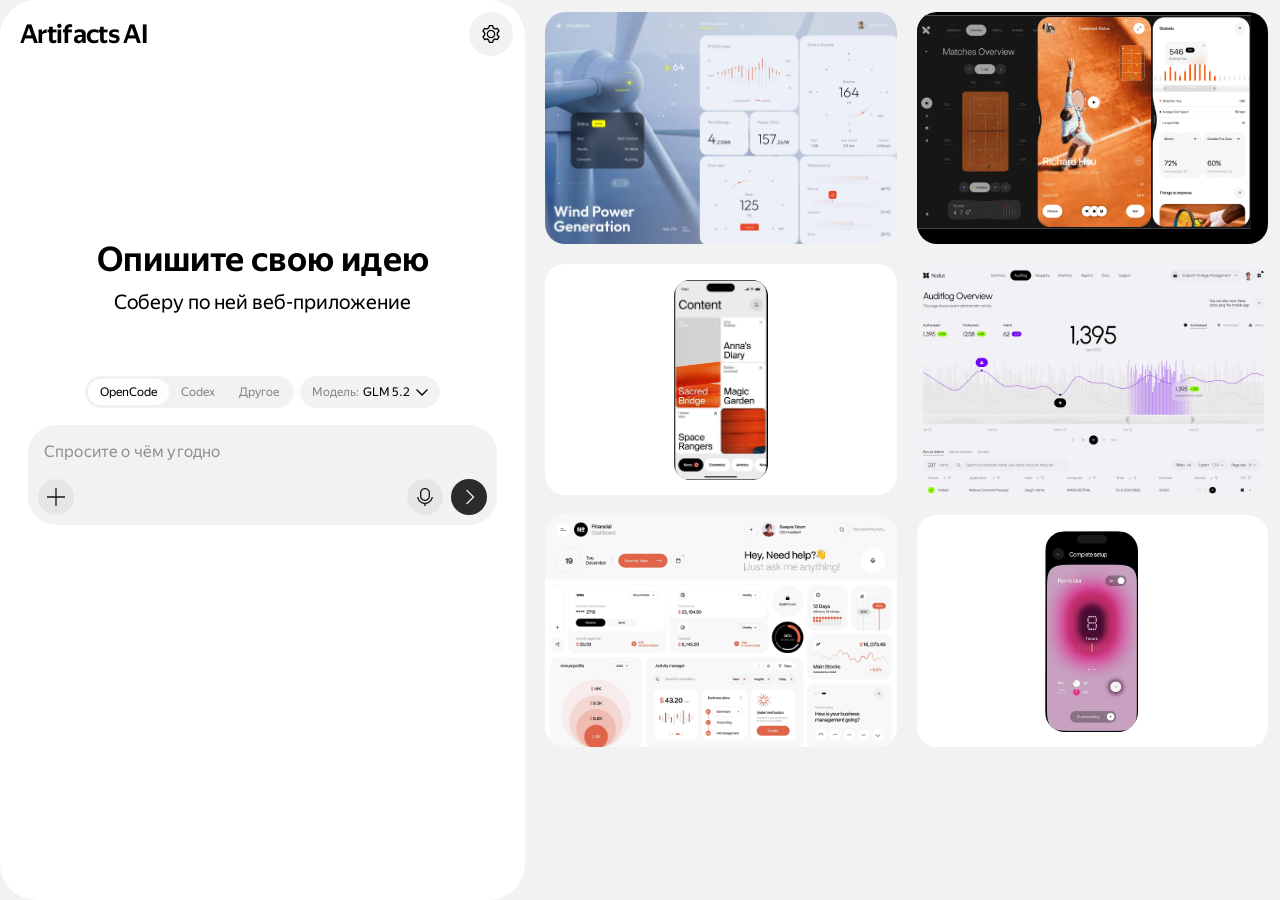
==== artifacts/index.html @ db4ffc39 "Integrate Artifacts AI prototype with animated navigation and viewport layouts" ====
<!doctype html>
<html lang="ru">
<head>

  <meta charset="utf-8">
  <meta name="viewport" content="width=device-width,initial-scale=1">
  <meta name="theme-color" content="#f2f2f2">
  <meta name="description" content="Опишите свою идею. Чат для создания веб-приложений — интерактивный прототип Artifacts AI.">
  <title>Artifacts AI — создавайте приложения</title>
  <link rel="preload" href="assets/ys-text-regular.woff2" as="font" type="font/woff2" crossorigin>
  <link rel="preload" href="assets/ys-text-bold.woff2" as="font" type="font/woff2" crossorigin>
  <link rel="stylesheet" href="styles.css">
  <link rel="stylesheet" href="workspace.css">
  <link rel="stylesheet" href="workspace-v2.css">
  <link rel="stylesheet" href="precise-edits.css">

  <script defer src="vendor/lottie_light.min.js"></script>
  <script defer src="workspace-v2.js"></script>
  <script defer src="precise-edits.js"></script>
  <script defer src="generation.js"></script>
  <script defer src="app.js"></script>
  <link rel="stylesheet" href="home-v2.css">
  <link rel="stylesheet" href="generation.css">
  <link rel="stylesheet" href="active-chats.css">
  <script defer src="active-chats.js"></script>
  <link rel="stylesheet" href="version-switcher.css">
  <script defer src="version-switcher.js"></script>
<link rel="stylesheet" href="integration.css?v=20151768f7">
<script defer src="integration.js?v=39930fdaa1"></script>
</head>
<body class="home-screen workspace-v2 interface-v2 ai-integrated ai-entrance-pending" data-flow-state="idle">
  <div class="app workspace-layout" data-node-id="108:16370">
    <main class="home-panel" id="main">
      <header class="home-header">
        <a class="flow-project workspace-home" href="./" aria-label="Новый проект"><img src="assets/495c5.svg" alt=""><span>Новый проект</span></a>
        <button class="brand" id="home" type="button">Artifacts AI</button>
        <button class="home-settings" id="settings" type="button" aria-label="Настройки"><img src="assets/11d1b.svg" alt=""></button>
      </header>
      <section class="hero" aria-labelledby="headline">
        <header class="hero-heading">
          <h1 id="headline">Опишите свою идею</h1>
          <p>Соберу по ней веб-приложение</p>

        </header>
        <div class="composer-area">
          <div class="composer-options">
            <div class="segments" role="group" aria-label="Инструмент создания">
              <span class="segment-indicator" aria-hidden="true"></span>
              <button aria-pressed="true" data-provider="OpenCode">OpenCode</button>
              <button aria-pressed="false" data-provider="Codex">Codex</button>
              <button aria-pressed="false" data-provider="Другое">Другое</button>
            </div>
            <div class="model-picker">
              <button class="model-toggle" id="model-toggle" aria-expanded="false" aria-controls="model-menu"><span>Модель:</span> <span id="model-name">GLM 5.2</span><img src="assets/67140.svg" alt=""></button>
              <div class="model-menu" id="model-menu" hidden>
                <button data-model="GLM 5.2" aria-pressed="true">GLM 5.2<span>✓</span></button>
                <button data-model="GPT-5" aria-pressed="false">GPT-5<span></span></button>
                <button data-model="Claude Sonnet" aria-pressed="false">Claude Sonnet<span></span></button>
              </div>
            </div>
          </div>

        </div>
      </section>
      <div class="flow-transcript" aria-label="Чат с агентом" hidden>
        <div class="workspace-user-row flow-entry"><p class="workspace-user-bubble" id="flow-user-message"></p></div>
        <div class="workspace-answer">
          <p id="flow-summary" class="flow-entry" hidden></p>
          <div class="flow-progress flow-entry" hidden><div id="flow-preloader" class="flow-preloader" aria-hidden="true"></div><span id="flow-progress-text"></span></div>
          <div class="flow-result flow-entry" hidden><h2>Готово</h2><p>Добавила выбор языков, поле перевода и блок «Переводчик AI». Прототип готов — можно смотреть и обсуждать правки.</p></div>
        </div>
      </div>
      <div class="flow-composer-dock">
          <form class="composer" id="composer">
            <div class="attachments" id="attachments" hidden></div>
            <textarea id="prompt" aria-label="Опишите идею приложения" placeholder="Спросите о чём угодно" rows="1" maxlength="4000"></textarea>
            <div class="composer-footer">
              <button class="icon-button" id="attach" type="button" aria-label="Добавить файл"><img src="assets/7c946.svg" alt=""></button>
              <input id="file-input" type="file" accept="image/*,.pdf,.txt,.md" multiple hidden>
              <div class="right-actions">
                <button class="icon-button" id="microphone" type="button" aria-label="Ввести голосом"><img src="assets/03d43.svg" alt=""></button>
                <button class="icon-button send" type="submit" aria-label="Отправить идею"><img src="assets/5cc2f.svg" alt=""></button>
              </div>
            </div>
          </form>
      </div>
    </main>
    <section class="gallery" id="gallery" aria-label="Мои приложения и примеры"></section>
    <div class="workspace-divider" role="separator" aria-label="Изменить ширину чата" aria-orientation="vertical" aria-valuemin="240" aria-valuemax="640" aria-valuenow="320" tabindex="0"><span></span></div>
    <section class="workspace-left" inert aria-hidden="true" aria-label="Созданное приложение">
      <header class="workspace-header">
        <div class="workspace-start-actions"><a class="workspace-control workspace-mobile-back workspace-home" href="./" aria-label="Вернуться на главную"><img src="assets/495c5.svg" alt=""></a><button class="workspace-control precise-control" id="precise-control" type="button" aria-label="Точечные правки" aria-controls="precise-layer" aria-pressed="false"><span class="precise-icon"><img class="precise-camera" src="assets/d803b.svg" alt=""><img class="precise-pointer" src="assets/88d21-v2.svg" alt=""></span><span class="precise-label">Точечные правки</span></button></div>
        <div class="device-picker" role="group" aria-label="Размер превью">
          <span class="device-indicator" aria-hidden="true"></span>
          <button class="workspace-control" type="button" data-device="desktop" aria-pressed="true" aria-label="Компьютер"><img src="assets/40468.svg" alt=""></button>
          <button class="workspace-control" type="button" data-device="mobile" aria-pressed="false" aria-label="Телефон"><img src="assets/ce081.svg" alt=""></button>
        </div>
        <div class="workspace-actions"><button class="workspace-control selected refresh-control" type="button" aria-label="Обновить превью"><img src="assets/1e754.svg" alt=""></button><button class="workspace-control workspace-publish" type="button">Поделиться</button></div>
      </header>
      <main class="application-preview" aria-label="Превью приложения Переводчик AI" data-node-id="63:6167">
        <nav class="translator-navigation" aria-label="Меню приложения">
          <div class="translator-logo"><img src="assets/a5103-v2.svg" alt="Переводчик"></div>
          <div class="translator-menu">
            <button class="translator-icon" type="button" disabled aria-label="Перевод текста"><img src="assets/0a4e3.svg" alt=""></button>
            <button class="translator-icon" type="button" disabled aria-label="Переводчик AI"><img src="assets/f5e0d.svg" alt=""></button>
            <button class="translator-icon" type="button" disabled aria-label="Избранное"><img src="assets/67b73.svg" alt=""></button>
            <button class="translator-icon" type="button" disabled aria-label="Сервисы"><img src="assets/1453d.svg" alt=""></button>
            <button class="translator-icon" type="button" disabled aria-label="История"><img src="assets/b5808.svg" alt=""></button>
          </div>
          <div class="translator-nav-space"></div>
          <div class="translator-download"><img src="assets/a5a35.svg" alt="Мобильное приложение"><button class="translator-download-button" type="button" disabled aria-label="Скачать"><img src="assets/3809b.svg" alt=""></button></div>
          <div class="translator-bottom-menu">
            <button class="translator-icon" type="button" disabled aria-label="Помощь"><img src="assets/3e865.svg" alt=""></button>
            <button class="translator-icon" type="button" disabled aria-label="Настройки"><img src="assets/c2c19.svg" alt=""></button>
            <button class="translator-icon" type="button" disabled aria-label="Профиль"><span class="translator-avatar"><img src="assets/14d52.png" alt=""></span></button>
          </div>
        </nav>
        <div class="translator-content">
          <section class="translation-section" aria-label="Перевод">
            <div class="language-selector">
              <div class="language-suggestions left-suggestions"><span>Немецкий</span><span>Идиш</span></div>
              <div class="language-pair"><button class="language-chip" type="button" disabled>Английский</button><button class="translator-icon" type="button" disabled aria-label="Поменять языки"><img src="assets/0fec8.svg" alt=""></button><button class="language-chip" type="button" disabled>Русский</button></div>
              <div class="language-suggestions right-suggestions"><span>Украинский</span><span>Китайский</span></div>
            </div>
            <div class="translation-panels">
              <div class="translation-source"><p class="translation-placeholder">Введите текст</p><div class="translation-controls"><div class="translation-controls-left"><button class="translator-icon" type="button" disabled aria-label="Клавиатура"><img src="assets/29650.svg" alt=""></button><button class="paste-control" type="button" disabled>Вставить</button></div><div class="translation-controls-right"><button class="translator-icon" type="button" disabled aria-label="Прикрепить"><img src="assets/14bc9.svg" alt=""></button><button class="translator-icon" type="button" disabled aria-label="Микрофон"><img src="assets/4d3c9.svg" alt=""></button></div></div></div>
              <div class="translation-promo"><div class="promo-cat-one"><div class="promo-cat-crop"><img src="assets/a9709.png" alt=""></div></div><div class="promo-cat-two"><div class="promo-cat-crop"><img src="assets/9b120.png" alt=""></div></div><p class="translation-phrase">It’s raining cats <br>and dogs today</p><div class="translation-controls promo-controls"><button class="idiom-control" type="button" disabled>Объясни идиому</button></div></div>
            </div>
          </section>
          <section class="translator-ai" aria-label="Переводчик AI">
            <div class="ai-artwork" aria-hidden="true"><div class="ai-artwork-source"><img class="ai-artwork-background" src="assets/d3baa.svg" alt=""><img class="ai-artwork-dog" src="assets/4322b.png" alt=""><span class="ai-artwork-patch"></span></div></div>
            <h1>Lost in Translation?<br>Спросите Переводчик AI</h1>
            <div class="translator-ai-input"><p>Спросить Переводчик AI</p><div class="translator-ai-actions"><button class="translator-icon" type="button" disabled aria-label="Голосовой ввод"><img src="assets/4d3c9.svg" alt=""></button><button class="translator-icon ai-send" type="button" disabled aria-label="Отправить"><img src="assets/16ea4.svg" alt=""></button></div></div>
          </section>
        </div>
      </main>
    </section>
  </div>
  <dialog id="settings-dialog" class="dialog settings-dialog" aria-labelledby="settings-title">
    <div class="dialog-heading"><h2 id="settings-title">Настройки</h2><button class="close-button" data-close aria-label="Закрыть">×</button></div>
    <button class="primary-button" id="settings-done">Готово</button>
  </dialog>
  <dialog id="preview-dialog" class="dialog preview-dialog" aria-labelledby="preview-title">
    <div class="dialog-heading"><div><span class="eyebrow" id="preview-label"></span><h2 id="preview-title"></h2></div><button class="close-button" data-close aria-label="Закрыть">×</button></div>
    <div id="preview-content"></div>
    <div class="preview-footer"><p class="muted" id="preview-note"></p><button class="primary-button" id="preview-action"></button></div>
  </dialog>
  <div class="precise-layer" id="precise-layer" hidden>
    <div class="precise-surface" aria-hidden="true"></div>
    <div class="precise-outline precise-hover" aria-hidden="true" hidden></div>
    <div class="precise-outline precise-selected" aria-hidden="true" hidden></div>
    <span class="precise-pin" aria-hidden="true" hidden data-node-id="65:8363">1</span>
    <form class="composer precise-composer" aria-label="Точечная правка" hidden data-node-id="65:8725">
      <textarea class="precise-input" aria-label="Что сделать с этим объектом?" placeholder="Что сделать с этим объектом?" rows="1"></textarea>
      <div class="composer-footer">
        <button class="icon-button" type="button" aria-label="Добавить файл к правке"><img src="assets/7c946.svg" alt=""></button>
        <div class="right-actions">
          <button class="icon-button" type="button" aria-label="Ввести правку голосом"><img src="assets/03d43.svg" alt=""></button>
          <button class="icon-button send" type="button" aria-label="Отправить точечную правку"><img src="assets/5cc2f.svg" alt=""></button>
        </div>
      </div>
    </form>
    <p class="precise-announcement" role="status" aria-live="polite"></p>
  </div>
  <p class="flow-announcement" id="flow-announcement" role="status" aria-live="polite" aria-atomic="true"></p>
  <div id="toast" class="toast" role="status" hidden></div>
</body>
</html>
---- artifacts/styles.css ----
@font-face{font-family:YS Text;src:url(assets/ys-text-regular.woff2) format('woff2');font-weight:400;font-display:swap}
@font-face{font-family:YS Text;src:url(assets/ys-text-medium.woff2) format('woff2');font-weight:500;font-display:swap}
@font-face{font-family:YS Text;src:url(assets/ys-text-bold.woff2) format('woff2');font-weight:700 900;font-display:swap}
:root{--background:#f2f2f2;--text:#000;--secondary:rgba(0,0,0,.05);--muted:rgba(0,0,0,.45);--sidebar:200px;--ease:cubic-bezier(.2,.8,.2,1)}
*{box-sizing:border-box}body{margin:0;color:var(--text);background:var(--background);font-family:YS Text,Arial,sans-serif;font-size:14px}button,textarea,input{font:inherit}button{border:0;cursor:pointer;color:inherit;background:none}button:focus-visible,input:focus-visible,textarea:focus-visible,.stack-scroll:focus-visible{outline:2px solid #7b6ef1;outline-offset:4px}button,textarea{-webkit-tap-highlight-color:transparent}button{touch-action:manipulation}button img{display:block;flex-shrink:0}button:hover{filter:brightness(.97)}[hidden]{display:none!important}
.app{min-height:100dvh}.sidebar{position:fixed;inset:0 auto 0 0;width:var(--sidebar);z-index:10;display:flex;flex-direction:column;background:var(--background);padding-top:20px}.brand{font-size:26px;font-weight:800;line-height:28px;text-align:left;margin:0 24px;padding:0;white-space:nowrap;letter-spacing:-.65px;width:max-content}.navigation{margin-top:12px;flex-shrink:0}.nav-item{width:100%;height:40px;display:flex;align-items:center;gap:8px;padding:8px 24px;text-align:left;font-size:14px;letter-spacing:.14px;border-radius:12px}.nav-item:hover{background:var(--secondary)}.nav-item img{width:20px;height:20px}
.stack-wrap{position:relative;flex:1;min-height:0;margin-top:12px;overflow:hidden}.stack-scroll{height:100%;overflow-y:auto;overflow-x:hidden;overscroll-behavior:contain;scrollbar-width:none;mask-image:linear-gradient(to bottom,transparent 0,#000 18px,#000 calc(100% - 35px),transparent 100%);-webkit-mask-image:linear-gradient(to bottom,transparent 0,#000 18px,#000 calc(100% - 35px),transparent 100%);touch-action:pan-y}.stack-scroll::-webkit-scrollbar{display:none}.stack-track{display:flex;flex-direction:column;gap:16px;padding:8px 16px 28px}.app-card{position:relative;width:168px;height:120px;flex-shrink:0;border-radius:20px;background:white;overflow:hidden;padding:0;text-align:center;transform-origin:center;will-change:transform,opacity;backface-visibility:hidden}.app-card:hover{box-shadow:0 3px 14px #00000010}.app-card:focus-visible{outline-offset:-3px;outline-width:3px}.sidebar-image{position:absolute;inset:0 0 auto;height:104px;overflow:hidden}.sidebar-layer{position:absolute;inset:0;overflow:hidden}.sidebar-layer img{position:absolute;max-width:none;width:111.18%;height:145.68%;left:-5.59%;top:-10.91%}.sidebar-layer.layer-2 img{width:112.65%;height:137.01%;left:-6.33%;top:-21.46%}.sidebar-layer.layer-3 img{width:108.82%;height:132.3%;left:-4.41%;top:-18.35%}.sidebar-layer.layer-4 img{width:116.34%;height:154.93%;left:-8.17%;top:-12.22%}.sidebar-layer.layer-5 img{width:111.06%;height:134.74%;left:-5.53%;top:-15.7%}.sidebar-layer.tennis-layer{background:#000}.sidebar-layer.tennis-layer img{width:111.06%;height:130.61%;left:-5.53%;top:-15.31%}.card-fade{position:absolute;left:0;right:0;bottom:0;height:46px;background:linear-gradient(transparent,#fff);backdrop-filter:blur(25px);-webkit-backdrop-filter:blur(25px)}.card-title{position:absolute;top:88px;left:0;width:100%;padding:0 8px;font-size:14px;line-height:18px;letter-spacing:.14px;overflow:hidden;text-overflow:ellipsis;white-space:nowrap}.sidebar-footer{height:72px;flex-shrink:0;padding:12px 16px 16px;position:relative}.all-apps{background:var(--secondary);height:44px;width:168px;border-radius:999px;font-size:14px}.all-apps:hover{background:#e4e4e4}
.main{margin-left:var(--sidebar);min-height:100dvh;padding:114px 0 40px;transition:margin-left .4s var(--ease)}.app[data-state=empty] .main{margin-left:0}.app[data-state=empty] .stack-wrap,.app[data-state=empty] .sidebar-footer{display:none}.app[data-state=empty] .sidebar{padding-top:16px}.hero{width:min(600px,calc(100% - 80px));margin:0 auto}.hero-heading{text-align:center}.hero h1{font-weight:800;font-size:40px;line-height:47px;letter-spacing:-.6px;margin:0}.hero-heading p{font-size:20px;line-height:23px;margin:12px 0 0}.composer-area{margin-top:60px}.composer-options{display:flex;gap:6px;align-items:center;height:32px;margin-bottom:8px}.segments{display:flex;align-items:center;width:200px;gap:0;border-radius:999px;background:var(--secondary);height:32px;padding:2px}.segments button{font-size:12px;color:var(--muted);height:28px;border-radius:999px;padding:0 13px;flex:1;white-space:nowrap}.segments button[aria-pressed=true]{background:#fff;color:#000;box-shadow:0 1px 3px #00000003}.model-picker{position:relative}.model-toggle{display:flex;align-items:center;justify-content:center;gap:4px;height:32px;border-radius:999px;background:var(--secondary);padding:0 12px;font-size:12px;white-space:nowrap}.model-toggle>span:first-child{color:var(--muted)}.model-toggle img{width:12px;height:12px;margin-left:2px}.model-menu{position:absolute;top:40px;left:0;min-width:170px;padding:6px;border-radius:16px;background:white;box-shadow:0 6px 35px #00000014;z-index:20}.model-menu button{display:flex;justify-content:space-between;gap:16px;width:100%;padding:10px 12px;text-align:left;border-radius:10px;font-size:13px}.model-menu button:hover{background:var(--background)}
.composer{background:#fff;border-radius:28px;overflow:hidden;transition:box-shadow .2s}.composer:focus-within{box-shadow:0 0 0 1px #0000000a,0 6px 24px #00000004}.composer textarea{width:100%;resize:none;display:block;border:0;outline:none;min-height:50px;height:50px;max-height:180px;padding:16px 16px 12px;color:#111;font-size:16px;line-height:22px;background:none;letter-spacing:.16px}.composer textarea:focus-visible{outline:none}.composer textarea::placeholder{color:rgba(0,0,0,.4);opacity:1}.composer-footer{height:50px;display:flex;align-items:center;justify-content:space-between;padding:4px 10px 10px}.right-actions{display:flex;gap:8px}.icon-button{display:flex;align-items:center;justify-content:center;width:36px;height:36px;border-radius:50%;background:var(--secondary);padding:8px}.icon-button img{width:20px;height:20px}.icon-button:hover{background:#e5e5e5}.send{background:#2b2b2b}.send:hover{background:#000}.attachments{display:flex;gap:6px;flex-wrap:wrap;padding:12px 16px 0}.attachment{display:flex;align-items:center;gap:8px;background:var(--background);padding:6px 10px;border-radius:10px;font-size:12px}.attachment span{max-width:230px;text-overflow:ellipsis;overflow:hidden;white-space:nowrap}.attachment button{font-size:17px;padding:0 2px}
.gallery{width:min(1280px,calc(100% - 120px));margin:102px auto 0;display:grid;grid-template-columns:repeat(3,minmax(0,1fr));gap:40px}.app[data-state=empty] .gallery{width:min(1280px,calc(100% - 320px))}.example-card{position:relative;display:block;width:100%;aspect-ratio:400/264;background:#fff;border-radius:20px;overflow:hidden;padding:0}.artwork{position:absolute;inset:0;overflow:hidden;border-radius:inherit;pointer-events:none}.artwork img{position:absolute;max-width:none;display:block}.art-wind img{height:127.08%;width:111.63%;left:-5.63%;top:-14.14%}.art-tennis{background:#000}.art-tennis .artwork{top:1.515%;bottom:1.894%}.art-tennis img{height:130.61%;width:111.06%;left:-5.53%;top:-15.31%}.art-finance img{height:126.13%;width:111.06%;left:-5.53%;top:-14.2%}.finance-top{position:absolute;inset:0 0 auto;height:10.985%;border-radius:20px;overflow:hidden}.finance-top img{position:absolute;width:111.06%;height:1148.26%;left:-5.53%;top:-98.27%}.art-content .artwork{inset:4.545% auto;width:28%;height:90.91%;left:36%;border-radius:16px}.art-content img{height:158.45%;width:270.68%;left:-25.31%;top:-25%}.art-audit img{height:129.73%;width:114.21%;left:-6.74%;top:-14.86%}.art-reminder .artwork{inset:4.545% auto;width:27.75%;height:90.91%;left:36%;border-radius:20px}.art-reminder img{height:210.38%;width:364.74%;left:-132.22%;top:-55.12%}
.conversation{width:min(600px,calc(100% - 80px));margin:28px auto 0}.conversation-message{padding:18px 20px;border-radius:22px;background:#fff;line-height:1.6;white-space:pre-wrap;overflow-wrap:anywhere;margin:10px 0}.conversation-message.user{background:#e7e7e7;margin-left:40px}.conversation-message .eyebrow{display:block;white-space:normal;margin-bottom:8px}.conversation-message p{margin:0}.new-chat-button{display:block;font-size:13px;background:white;border-radius:999px;padding:10px 16px;margin:16px auto 0}.main.has-conversation .gallery{margin-top:60px}
.dialog{border:0;border-radius:28px;padding:28px;background:#fafafa;color:#111;box-shadow:0 20px 90px #00000020;max-width:calc(100vw - 32px);max-height:calc(100dvh - 48px)}.dialog::backdrop{background:#00000028;backdrop-filter:blur(5px)}.dialog-heading{display:flex;align-items:center;justify-content:space-between;gap:24px;margin-bottom:20px}.dialog h2{font-size:24px;line-height:1.2;margin:0;font-weight:700}.close-button{display:grid;place-items:center;flex-shrink:0;width:32px;height:32px;border-radius:50%;background:#00000005;font-size:25px;line-height:1}.muted{color:#767676;font-size:14px;line-height:1.5}.settings-dialog{width:440px}.settings-dialog .muted{margin:-4px 0 26px}.state-field{border:0;padding:0;margin:0 0 24px;display:flex;flex-direction:column;gap:8px}.state-field legend{font-weight:500;margin-bottom:12px}.state-field label{padding:12px 14px;background:#fff;border-radius:14px;display:flex;align-items:center;gap:10px;cursor:pointer}.state-field input{accent-color:#252525}.switch-row{display:flex;align-items:center;justify-content:space-between;gap:16px;line-height:20px;padding:4px 0 24px;cursor:pointer}.switch-row small{display:block;color:#818181;font-size:12px;margin-top:5px}.switch-row input{appearance:none;flex-shrink:0;width:40px;height:24px;border-radius:14px;background:#ddd;position:relative;cursor:pointer;transition:background .2s}.switch-row input:checked{background:#252525}.switch-row input:before{content:'';position:absolute;left:3px;top:3px;width:18px;height:18px;border-radius:50%;background:white;transition:transform .2s}.switch-row input:checked:before{transform:translateX(16px)}.primary-button{background:#2b2b2b;color:white;padding:13px 20px;border-radius:999px;white-space:nowrap}.primary-button:hover{background:#111}.settings-dialog .primary-button{width:100%}.eyebrow{font-size:11px;color:#888;letter-spacing:.8px;text-transform:uppercase}.preview-dialog{width:900px}.preview-dialog .dialog-heading h2{margin-top:6px}.preview-dialog .example-card{cursor:default}.preview-dialog .example-card:hover{transform:none;box-shadow:none}.preview-dialog .app-card{display:block;width:100%;height:auto;aspect-ratio:400/264;cursor:default;transform:none;opacity:1}.preview-dialog .sidebar-image{height:100%}.preview-dialog .app-card .card-fade,.preview-dialog .app-card .card-title{display:none}.preview-footer{display:flex;align-items:center;justify-content:space-between;gap:24px;margin-top:20px}.preview-footer p{margin:0}.library-dialog{width:950px}.library-dialog h2 span{color:#888;font-size:17px;font-weight:400;margin-left:8px}.library-grid{display:grid;grid-template-columns:repeat(4,1fr);gap:16px;padding:2px}.library-grid .app-card{width:100%;height:auto;aspect-ratio:168/120;transform:none!important;opacity:1!important}.library-grid .sidebar-image{height:86.66%}.library-grid .card-title{top:auto;bottom:11.5%}.toast{position:fixed;bottom:24px;left:50%;transform:translateX(-50%);background:#2b2b2b;color:white;padding:14px 22px;border-radius:18px;box-shadow:0 4px 24px #00000014;max-width:calc(100vw - 32px);z-index:100;font-size:13px;text-align:center}
@media(min-width:1800px){.gallery{gap:40px}}@media(max-width:1200px){.gallery,.app[data-state=empty] .gallery{width:calc(100% - 80px);gap:24px}.app[data-state=empty] .gallery{padding-left:80px}.hero h1{font-size:36px}.hero{width:min(600px,calc(100% - 64px))}.main{padding-top:108px}}@media(max-width:850px){:root{--sidebar:180px}.brand{font-size:23px;margin-left:20px}.nav-item{padding-left:20px}.stack-track{padding-left:12px;padding-right:12px}.app-card{width:156px;height:112px}.sidebar-image{height:97px}.card-title{top:82px;font-size:13px}.sidebar-footer{padding-left:12px;padding-right:12px}.all-apps{width:156px}.gallery,.app[data-state=empty] .gallery{grid-template-columns:repeat(2,minmax(0,1fr));width:calc(100% - 48px);gap:20px;padding-left:0}.app[data-state=empty] .gallery{width:calc(100% - 200px);margin-left:180px}.hero{width:calc(100% - 48px)}.app[data-state=empty] .hero{width:calc(100% - 220px);margin-left:200px}.hero h1{font-size:31px;line-height:40px}.hero-heading p{font-size:17px}.composer-area{margin-top:50px}.gallery{margin-top:90px}.segments{width:180px}.segments button{padding:0 9px}.library-grid{grid-template-columns:repeat(3,1fr)}}
@media(max-width:600px){:root{--sidebar:0px}.sidebar{width:100%;height:64px;bottom:auto;padding:0 16px;flex-direction:row;align-items:center;justify-content:space-between;border-bottom:1px solid #00000004}.brand{font-size:22px;margin:0;letter-spacing:-.5px}.navigation{display:flex;margin:0}.nav-item{font-size:0;width:36px;height:36px;padding:8px;gap:0}.stack-wrap{position:fixed;left:0;top:64px;width:116px;bottom:0;margin-top:0;background:var(--background)}.stack-track{padding:20px 9px 32px;gap:12px}.app-card{width:98px;height:78px;border-radius:14px}.sidebar-image{height:66px}.card-title{top:auto;bottom:8px;font-size:10px;line-height:12px;padding:0 3px}.card-fade{height:30px;backdrop-filter:blur(12px)}.sidebar-footer{display:none}.app[data-state=populated] .main{margin-left:116px}.main{padding-top:112px}.hero,.app[data-state=empty] .hero{width:calc(100% - 32px);margin:0 auto}.hero h1{font-size:27px;line-height:32px;letter-spacing:-.4px;max-width:260px;margin:auto}.hero-heading p{font-size:15px;line-height:20px;margin-top:12px}.composer-area{margin-top:36px}.composer-options{height:auto;gap:6px;align-items:flex-start;flex-wrap:wrap}.segments{width:180px}.model-toggle{height:28px;font-size:11px}.composer textarea{font-size:14px;min-height:68px;padding:16px 14px}.composer{border-radius:24px}.gallery,.app[data-state=empty] .gallery{margin:64px auto 0;width:calc(100% - 32px);grid-template-columns:1fr;gap:18px}.app[data-state=empty] .gallery{grid-template-columns:repeat(2,minmax(0,1fr));gap:16px}.example-card{border-radius:16px}.conversation{width:calc(100% - 32px)}.conversation-message.user{margin-left:12px}.library-grid{grid-template-columns:repeat(2,1fr)}.library-grid .app-card{aspect-ratio:168/120}.library-grid .card-title{font-size:12px;bottom:10%}.dialog{padding:20px;border-radius:24px}.dialog h2{font-size:21px}.preview-footer{flex-direction:column;align-items:stretch;gap:16px}.preview-footer .primary-button{width:100%}.toast{bottom:16px}.app[data-state=populated] .hero-heading p{max-width:200px;margin-left:auto;margin-right:auto}}
.segments{position:relative;width:max-content;flex-shrink:0;padding:3px;isolation:isolate}
.segments button{position:relative;z-index:1;flex:none;height:26px;padding:0 12px;transition:color .2s var(--ease)}
.segments button[aria-pressed=true]{background:transparent;box-shadow:none}
.segment-indicator{position:absolute;left:0;top:3px;height:26px;border-radius:999px;background:#fff;box-shadow:0 1px 3px #00000003;pointer-events:none;z-index:0}
.indicator-ready .segment-indicator{transition:transform .32s var(--ease),width .32s var(--ease)}
.gallery-visual{position:absolute;inset:0;pointer-events:none}
.gallery .example-card{transform-origin:center center;transition:transform .36s var(--ease)}
.gallery .example-card:hover{filter:none;box-shadow:none}
.gallery .example-card:is(:hover,:focus-visible){transform:scale(1.045);z-index:1}
.stack-scroll{mask-image:none;-webkit-mask-image:none}
.stack-track{--stack-inset:24px;position:relative;padding-top:var(--stack-inset);padding-bottom:var(--stack-inset)}
.stack-track .app-card{position:sticky;top:var(--stack-inset);bottom:var(--stack-inset);transform-origin:center top;backface-visibility:visible}
.stack-scroll[data-effect=off] .app-card{position:relative;top:auto;bottom:auto}
@media(max-width:600px){.stack-track{--stack-inset:20px}}
.app[data-state=empty] .sidebar{bottom:auto;height:auto;background:transparent}
@media(min-width:601px) and (max-width:1200px){.app[data-state=empty] .gallery{padding-left:0;width:calc(100% - 80px);margin-left:auto;margin-right:auto}.app[data-state=empty] .hero{width:min(600px,calc(100% - 48px));margin-left:auto;margin-right:auto}}
@media(max-width:600px){.app[data-state=empty] .sidebar{height:64px;background:var(--background)}}
@media(prefers-reduced-motion:reduce){*,*:before,*:after{transition:none!important;scroll-behavior:auto!important}.app-card{transform:none!important;opacity:1!important}.stack-track .app-card{position:relative;top:auto;bottom:auto}}
---- artifacts/workspace.css ----
.workspace-screen{height:100dvh;overflow:hidden}
.workspace-screen button:disabled{opacity:1;cursor:default}
.workspace-screen button:hover{filter:none}
.workspace-layout{--chat-width:320px;height:100dvh;display:grid;grid-template-columns:minmax(0,1fr) var(--chat-width);grid-template-rows:minmax(0,1fr);gap:14px;padding-right:12px;position:relative}
.workspace-left{height:100%;min-width:0;min-height:0;display:flex;flex-direction:column}
.workspace-header{height:68px;flex-shrink:0;display:grid;grid-template-columns:minmax(0,1fr) auto minmax(0,1fr);align-items:center;padding:0 12px 0 24px}
.workspace-brand-group{display:flex;align-items:center;gap:10px;min-width:0}
.workspace-brand-group .brand{margin:0;display:block}
.workspace-back{display:flex;align-items:center;justify-content:center;padding:0;flex-shrink:0}
.device-picker{display:flex;align-items:center;gap:4px}
.workspace-control{display:flex;align-items:center;justify-content:center;gap:6px;flex-shrink:0;height:44px;min-width:44px;padding:0 8px;border-radius:999px;font-size:16px;line-height:20px;white-space:nowrap}
.workspace-control.selected,.precise-control{background:rgba(0,0,0,.05)}
.workspace-actions{display:flex;gap:8px;justify-content:flex-end;align-items:center;min-width:0}
.precise-control{padding:0 16px}
.precise-icon{position:relative;width:20px;height:20px;flex-shrink:0;display:block}
.precise-camera{position:absolute;left:1.002px;top:1px}
.precise-pointer{position:absolute;left:8px;top:7.5px}
.workspace-publish{padding:0 16px;background:#2b2b2b;color:white}
.application-preview{flex:1;min-height:0;display:flex;align-items:flex-start;gap:24px;padding:32px;background:#fff;border-radius:32px 32px 0 0;overflow:auto;scrollbar-width:none}
.application-preview::-webkit-scrollbar{display:none}
.translator-navigation{width:56px;flex:0 0 56px;height:100%;min-height:650px;display:flex;flex-direction:column;align-items:center;gap:20px}
.translator-logo{display:flex;align-items:center;justify-content:center;width:40px;height:40px;flex-shrink:0}
.translator-menu,.translator-bottom-menu{display:flex;flex-direction:column;align-items:center;flex-shrink:0}
.translator-icon{display:flex;align-items:center;justify-content:center;width:48px;min-width:48px;height:48px;padding:0;border-radius:999px;flex-shrink:0}
.translator-icon img{display:block;flex-shrink:0}
.translator-nav-space{flex:1;min-height:0;width:100%}
.translator-download{border:1px solid rgba(0,0,0,.1);border-radius:100px;display:flex;flex-direction:column;gap:12px;align-items:center;width:56px;height:102px;flex-shrink:0;padding:19px 0 9px}
.translator-download-button{display:flex;align-items:center;justify-content:center;width:36px;height:36px;flex-shrink:0;border-radius:999px;background:rgba(0,0,0,.05);padding:0}
.translator-avatar{display:block;width:36px;height:36px;border-radius:50%;overflow:hidden}
.translator-avatar img{width:36px;height:36px;object-fit:cover}
.translator-content{display:flex;flex:1;flex-direction:column;gap:32px;min-width:0;max-width:1140px;height:calc(100% + 24px);min-height:792px}
.translation-section{display:flex;flex-direction:column;gap:16px;flex-shrink:0;width:100%}
.language-selector{display:flex;align-items:center;justify-content:center;gap:12px;width:100%;height:48px;flex-shrink:0}
.language-suggestions{display:flex;flex:1;align-items:center;min-width:0;height:32px}
.left-suggestions{justify-content:flex-end}
.language-suggestions span{font-size:14px;line-height:18px;color:rgba(0,0,0,.4);padding:7px 12px;white-space:nowrap}
.language-pair{display:flex;align-items:center;flex-shrink:0}
.language-chip{display:flex;align-items:center;justify-content:center;width:160px;height:48px;padding:12px 20px;background:rgba(0,0,0,.05);border-radius:24px;font-size:16px;line-height:20px}
.translation-panels{display:grid;grid-template-columns:repeat(2,minmax(0,1fr));gap:8px;width:100%;height:280px}
.translation-source,.translation-promo{position:relative;min-width:0;height:280px;border-radius:44px;background:rgba(0,0,0,.05);padding:32px 32px 88px}
.translation-source{overflow:hidden}
.translation-placeholder,.translation-phrase{position:relative;font-size:42px;line-height:42px;font-weight:500;letter-spacing:.42px;margin:0}
.translation-placeholder{color:rgba(0,0,0,.15)}
.translation-phrase{color:rgba(0,0,0,.9);padding-right:44px;z-index:1}
.translation-controls{position:absolute;inset:auto 0 0;display:flex;align-items:center;justify-content:space-between;padding:20px}
.translation-controls-left{display:flex;align-items:center;gap:4px}
.translation-controls-right{display:flex;align-items:center}
.paste-control{height:36px;min-width:92px;padding:9px 16px;border:1px solid rgba(0,0,0,.1);border-radius:18px;font-size:14px;line-height:18px}
.promo-controls{justify-content:flex-end}
.idiom-control{height:48px;padding:12px 20px;background:rgba(0,0,0,.85);color:rgba(255,255,255,.95);border-radius:24px;font-size:16px;line-height:20px}
.promo-cat-one,.promo-cat-two{position:absolute;display:flex;align-items:center;justify-content:center;pointer-events:none}
.promo-cat-one{left:293.05px;top:-41px;width:136.532px;height:135.481px}
.promo-cat-one .promo-cat-crop{width:111.968px;height:80.428px;position:relative;overflow:hidden;transform:rotate(-43.65deg)}
.promo-cat-one img{position:absolute;width:170.42%;height:237.25%;left:-40.85%;top:-68.63%;max-width:none}
.promo-cat-two{left:97.16px;top:85px;width:133.714px;height:122.461px}
.promo-cat-two .promo-cat-crop{width:109.138px;height:78.395px;position:relative;transform:rotate(-150deg) scaleY(-1)}
.promo-cat-two img{position:absolute;inset:0;width:100%;height:100%;object-fit:cover}
.translator-ai{display:flex;flex:1;flex-direction:column;gap:24px;align-items:center;justify-content:center;min-height:0;width:100%}
.ai-artwork{position:relative;width:160px;height:160px;overflow:hidden;flex-shrink:0}
.ai-artwork-source{position:absolute;left:0;top:0;width:320px;height:320px;transform:scale(.5);transform-origin:top left}
.ai-artwork-background{position:absolute;left:.512px;top:0;display:block}
.ai-artwork-dog{position:absolute;left:0;top:31px;width:339px;height:283px;display:block}
.ai-artwork-patch{position:absolute;left:306px;top:142px;width:14px;height:46px;background:#feffff}
.translator-ai h1{font-size:32px;line-height:32px;font-weight:500;letter-spacing:.32px;color:#272727;text-align:center;max-width:620px;width:100%;margin:0;flex-shrink:0}
.translator-ai-input{position:relative;background:rgba(0,0,0,.05);border-radius:32px;width:100%;max-width:620px;height:112px;padding:20px 24px 70px;flex-shrink:0;overflow:hidden}
.translator-ai-input p{font-size:18px;line-height:22px;color:rgba(0,0,0,.4);margin:0;white-space:nowrap}
.translator-ai-actions{position:absolute;right:12px;bottom:12px;display:flex;gap:6px;align-items:center}
.ai-send{background:rgba(0,0,0,.85)}
.workspace-divider{position:absolute;right:calc(var(--chat-width) + 12px);top:0;bottom:0;width:14px;display:flex;align-items:center;justify-content:center;cursor:col-resize;touch-action:none;z-index:5}
.workspace-divider span{width:4px;height:28px;border-radius:10px;background:#000}
.workspace-chat{position:relative;height:calc(100dvh - 24px);min-height:0;margin-top:12px;background:#fff;border-radius:36px;overflow:hidden}
.workspace-chat-body{display:flex;flex-direction:column;gap:24px;height:100%;padding:17px 0 160px;overflow-y:auto;scrollbar-width:none}
.workspace-chat-body::-webkit-scrollbar{display:none}
.workspace-user-row{display:flex;justify-content:flex-end;padding:0 16px 0 24px;flex-shrink:0}
.workspace-user-bubble{margin:0;padding:12px 16px;max-width:327px;min-width:80px;background:#f2f2f2;border-radius:24px 4px 20px 24px;font-size:16px;line-height:22px;letter-spacing:.16px}
.workspace-answer{padding:0 16px;color:rgba(0,0,0,.9);flex-shrink:0}
.workspace-answer p{margin:0;font-size:16px;line-height:28px;letter-spacing:.16px;padding:8px 0}
.workspace-answer p:first-child{margin-bottom:-8px}
.workspace-answer h2{margin:0 0 -8px;padding:20px 0 8px;font-size:17px;line-height:28px;font-weight:700;letter-spacing:0}
.workspace-chat-footer{position:absolute;left:0;right:0;bottom:0;padding:24px 12px 12px;background:linear-gradient(to top,#fff 78.163%,rgba(255,255,255,0) 95.833%)}
.workspace-composer{background:#f2f2f2}
.workspace-input-value{height:50px;padding:16px 16px 12px;font-size:16px;line-height:22px;letter-spacing:.16px;color:rgba(0,0,0,.4)}
.workspace-left{position:relative}
.workspace-header{position:relative;grid-template-columns:minmax(0,1fr) minmax(0,1fr)}
.workspace-logo-toggle{position:relative;z-index:40;padding:0;height:28px;justify-self:start;text-align:left;gap:var(--logo-gap,10px)}
.workspace-back img{transition:transform .35s var(--ease),opacity .25s var(--ease)}
.workspace-logo-toggle:hover .workspace-back img{transform:translateX(4px)}
.refresh-control img{transition:transform .6s cubic-bezier(.4,0,.2,1)}
.workspace-control{transition:background-color .18s var(--ease)}
.workspace-actions .workspace-control:hover,.precise-control[aria-pressed=true]{background:rgba(0,0,0,.1)}
.workspace-actions .workspace-publish:hover{background:#000}
.workspace-actions .precise-control{width:186px;justify-content:flex-start}
.workspace-actions .workspace-publish{width:140px}
.precise-pointer{transform:scaleX(-1)}
.device-picker{position:absolute;top:12px;left:var(--device-left,50%);width:92px;height:44px;display:flex;transition:opacity .2s var(--ease)}
.device-picker .workspace-control{position:relative;z-index:1;background:transparent;width:44px;height:44px}
.device-indicator{position:absolute;left:0;top:0;width:44px;height:44px;border-radius:999px;background:rgba(0,0,0,.05);pointer-events:none}
.geometry-ready .device-indicator{transition:transform .32s var(--ease)}
.workspace-actions{transition:opacity .2s var(--ease)}
.compact-toolbar .precise-label{display:none}
.compact-toolbar .workspace-actions .precise-control{width:44px;padding:0;justify-content:center}
.compact-toolbar .workspace-actions .workspace-publish{width:120px;font-size:14px}
.dense-toolbar .workspace-actions .workspace-publish{width:110px;font-size:12px}
.application-preview{transform-origin:top left;transition:transform .62s cubic-bezier(.2,.8,.2,1),opacity .5s var(--ease),filter .5s var(--ease),border-radius .5s var(--ease)}
.projects-open .application-preview{transform:translate(var(--preview-x),var(--preview-y)) scale(var(--preview-scale));filter:blur(var(--preview-blur));opacity:.7;border-radius:32px;overflow:hidden}
.projects-open .workspace-logo-toggle .workspace-back img{transform:translateX(100px);opacity:0}
.projects-open .workspace-actions,.projects-open .device-picker{opacity:0;pointer-events:none}
.projects-open .workspace-divider{opacity:0;pointer-events:none}
.workspace-divider:focus-visible{outline:none;background:rgba(0,0,0,.035)}
.workspace-divider:hover span,.workspace-divider:focus-visible span,.is-resizing .workspace-divider span{width:6px}
.is-resizing,.is-resizing *{cursor:col-resize!important;user-select:none!important}
.workspace-input-value{white-space:nowrap;overflow:hidden;text-overflow:ellipsis}
.sidebar.workspace-drawer{inset:0 auto 0 0;height:100dvh;display:flex;flex-direction:column;align-items:stretch;justify-content:flex-start;padding:20px 0 0;border:0;z-index:30;width:200px;transform:translateX(-220px);opacity:0;visibility:hidden;transition:transform .5s cubic-bezier(.2,.8,.2,1),opacity .4s var(--ease),visibility .5s}
.projects-open .sidebar.workspace-drawer{transform:translateX(0);opacity:1;visibility:visible;transition:transform .5s cubic-bezier(.2,.8,.2,1),opacity .4s var(--ease),visibility 0s}
.drawer-new{flex-shrink:0;background:#2b2b2b;color:#fff;width:168px;height:44px;border-radius:999px;margin:20px 16px 0;font-size:14px}
.drawer-new:hover{background:#000}
.drawer-brand-space{height:28px;flex-shrink:0}
.workspace-drawer .navigation{display:block;margin:12px 0 0}
.workspace-drawer .nav-item{width:100%;height:40px;padding:8px 24px;gap:8px;font-size:14px}
.workspace-drawer .stack-wrap{position:relative;inset:auto;width:auto;flex:1;margin:0}
.workspace-drawer .stack-track{--stack-inset:16px;padding-left:16px;padding-right:16px;gap:16px}
.workspace-drawer .app-card{width:168px;height:120px;border-radius:20px}
.workspace-drawer .sidebar-image{height:104px}
.workspace-drawer .card-title{top:88px;bottom:auto;font-size:14px;line-height:18px;padding:0 8px}
.workspace-drawer .card-fade{height:46px;backdrop-filter:blur(25px)}
.workspace-drawer .sidebar-footer{display:block;height:72px;padding:12px 16px 16px}
.workspace-drawer .all-apps{width:168px}
.workspace-panel-close{position:absolute;left:200px;top:50%;transform:translateY(-50%);display:flex;align-items:center;justify-content:center;width:56px;height:56px;padding:0;border-radius:999px;background:rgba(0,0,0,.05);z-index:31}
.workspace-panel-close:hover{background:rgba(0,0,0,.1)}
.workspace-composer .icon-button{transition:background-color .18s var(--ease)}
.workspace-arriving .application-preview,.workspace-arriving .workspace-actions,.workspace-arriving .device-picker,.workspace-arriving .workspace-divider,.workspace-arriving .workspace-chat,.workspace-arriving .workspace-back{animation:workspace-arrive .65s var(--ease) both}
@keyframes workspace-arrive{from{opacity:0}to{opacity:1}}
@media(prefers-reduced-motion:reduce){.workspace-arriving .application-preview,.workspace-arriving .workspace-actions,.workspace-arriving .device-picker,.workspace-arriving .workspace-divider,.workspace-arriving .workspace-chat,.workspace-arriving .workspace-back{animation:none}}
@media(max-width:1350px){.language-suggestions{display:none}.language-selector{gap:0}.translation-placeholder,.translation-phrase{font-size:32px;line-height:34px}.translation-phrase{padding-right:0}.promo-cat-one{left:auto;right:8px}.promo-cat-two{left:20px;top:110px}}
@media(max-width:1100px){.application-preview{padding:24px;gap:16px}.translator-navigation{width:48px;flex-basis:48px}.language-chip{width:130px}.translation-source,.translation-promo{padding:24px 24px 88px;border-radius:36px}.translation-placeholder,.translation-phrase{font-size:28px;line-height:30px}.translation-controls{padding:16px}.paste-control{min-width:76px;padding:9px 12px}.translator-ai h1{font-size:28px;line-height:30px}}
@media(max-width:800px){.workspace-screen{height:auto;overflow:auto}.workspace-layout{height:auto;min-height:100dvh;grid-template-columns:minmax(0,1fr);grid-template-rows:auto auto;padding-right:0;gap:12px}.workspace-left{height:900px}.workspace-chat{height:700px;margin:0 12px 12px}.workspace-divider{display:none}.translator-navigation{min-height:650px}.workspace-header{padding:0 16px 0 20px}}
@media(max-width:600px){.workspace-header{height:64px;padding:0 12px 0 16px}.workspace-brand-group{gap:6px}.workspace-actions{gap:4px}.workspace-publish{font-size:12px;padding:0 12px}.workspace-control{height:36px;min-width:36px}.precise-control{display:none}.application-preview{padding:20px 16px;gap:12px}.translator-navigation{width:40px;flex-basis:40px}.translator-content{min-height:792px}.language-chip{width:100px;padding:12px 8px;font-size:14px}.translation-source,.translation-promo{padding:20px 16px 88px;border-radius:28px}.translation-placeholder,.translation-phrase{font-size:23px;line-height:25px}.translation-controls{padding:12px;flex-wrap:wrap;gap:4px}.translation-controls-left .translator-icon{display:none}.translation-controls-right .translator-icon{width:36px;min-width:36px}.idiom-control{font-size:12px;padding:10px 12px;height:40px}.promo-cat-one{right:-8px;transform:scale(.8);transform-origin:top right}.promo-cat-two{left:4px;transform:scale(.8)}.translator-ai h1{font-size:24px;line-height:27px}.translator-ai-input{padding-left:16px;padding-right:16px}.translator-ai-input p{font-size:14px}}

@media(max-width:600px){.workspace-header{height:108px}.workspace-logo-toggle{align-self:start;margin-top:18px;gap:var(--logo-gap,6px)}.workspace-actions{align-self:start;margin-top:14px}.workspace-actions .precise-control{display:flex;width:36px}.device-picker{top:56px}}
---- artifacts/workspace-v2.css ----
.workspace-v2 .workspace-layout{grid-template-columns:var(--chat-width) minmax(0,1fr);gap:16px;padding:0 10px 10px}
.workspace-v2 .workspace-chat{grid-column:1;height:calc(100dvh - 20px);margin-top:10px;border-radius:32px;display:flex;flex-direction:column}
.chat-header{height:70px;flex-shrink:0;display:grid;grid-template-columns:44px minmax(0,1fr) 44px;align-items:center;padding:12px 12px 14px;gap:0}
.chat-header .brand{margin:0;justify-self:center}
.workspace-home{color:inherit;text-decoration:none;cursor:pointer;touch-action:manipulation}
.workspace-home:focus-visible{outline:2px solid #7b6ef1;outline-offset:4px}
.chat-header .workspace-control{width:44px;padding:12px;background:var(--secondary)}
.chat-header .workspace-control:hover{background:rgba(0,0,0,.1)}
.workspace-v2 .workspace-chat-body{height:auto;flex:1;min-height:0;padding-top:16px}
.workspace-v2 .workspace-composer{border-radius:24px}
.workspace-v2 .workspace-left{grid-column:2;height:100%;min-width:0;overflow:hidden;border-radius:32px}
.workspace-v2 .workspace-header{height:64px;display:grid;grid-template-columns:minmax(0,1fr) auto minmax(0,1fr);gap:0;padding:0 8px;flex-shrink:0}
.workspace-start-actions{display:flex;align-items:center;gap:8px;min-width:0}
.workspace-mobile-back{display:none}
.workspace-v2 .precise-control{display:flex;width:187px;justify-content:flex-start;padding:0 16px}
.workspace-v2 .precise-control:hover{background:rgba(0,0,0,.1)}
.workspace-v2 .device-picker{position:relative;left:auto;top:auto;grid-column:2;margin:0;align-self:center}
.workspace-v2 .workspace-actions .workspace-publish{width:121px}
.workspace-v2 .workspace-actions{grid-column:3;align-self:center;margin:0;gap:8px}
.workspace-v2 .application-preview{border-radius:32px;min-width:0;width:100%}
.workspace-v2 .workspace-divider{left:calc(var(--chat-width) + 10px);right:auto;width:16px}
.workspace-v2 .compact-toolbar .precise-control{width:44px;min-width:44px;padding:0;justify-content:center}
.workspace-v2 .dense-toolbar .workspace-actions .workspace-publish{width:110px;font-size:12px}
.workspace-arriving .workspace-start-actions{animation:workspace-arrive .65s var(--ease) both}
@media(max-width:800px){.workspace-v2{height:auto;overflow:auto}.workspace-v2 .workspace-layout{height:auto;min-height:100dvh;grid-template-columns:minmax(0,1fr);grid-template-rows:auto auto;padding:0 8px 8px;gap:12px}.workspace-v2 .workspace-left{grid-column:1;grid-row:1;height:900px}.workspace-v2 .workspace-chat{grid-column:1;grid-row:2;height:700px;margin:0}.workspace-v2 .workspace-divider{display:none}.workspace-v2 .workspace-mobile-back{display:flex;width:36px;min-width:36px;height:36px;padding:8px;background:var(--secondary)}.workspace-start-actions{gap:4px}.workspace-v2 .workspace-header{height:64px;padding:0 4px}.workspace-v2 .workspace-actions{gap:4px}.workspace-v2 .compact-toolbar .precise-control{width:36px;min-width:36px;height:36px}.workspace-v2 .workspace-actions .workspace-control{min-width:36px;height:36px}.workspace-v2 .workspace-actions .refresh-control{width:36px;padding:8px}.workspace-v2 .workspace-actions .workspace-publish{width:102px;min-width:102px;font-size:12px;padding:0 12px}}
@media(max-width:390px){.workspace-v2 .workspace-actions .workspace-publish{width:92px;min-width:92px;font-size:11px}.workspace-v2 .workspace-actions{gap:2px}.workspace-start-actions{gap:2px}}
---- artifacts/precise-edits.css ----
.precise-layer{position:fixed;inset:0;z-index:20;pointer-events:none;overflow:hidden}
.precise-surface{position:fixed;pointer-events:auto;cursor:crosshair}
.precise-mode .application-preview{user-select:none}
.precise-outline{position:fixed;border:1.5px dashed rgba(0,0,0,.45);background:rgba(0,0,0,.015);pointer-events:none}
.precise-selected{border-style:solid;border-color:#2b2b2b;background:transparent}
.precise-pin{position:fixed;display:flex;align-items:center;justify-content:center;width:28px;height:28px;transform:translate(-50%,-50%);border-radius:30px;background:#2b2b2b;color:#fff;box-shadow:0 0 0 8px rgba(0,0,0,.08);font-size:16px;line-height:20px;pointer-events:none}
.precise-composer{position:fixed;width:296px;background:#fff;box-shadow:0 4px 24px rgba(0,0,0,.12);pointer-events:auto}
.precise-composer:focus-within{box-shadow:0 4px 24px rgba(0,0,0,.12)}
.precise-input{display:block;width:100%;height:50px;border:0;background:transparent;color:rgba(0,0,0,.9);padding:16px 16px 12px;margin:0;resize:none;font-size:16px;line-height:22px;letter-spacing:.16px;outline:none}
.precise-input::placeholder{color:rgba(0,0,0,.4);opacity:1}
.precise-composer .icon-button{transition:background-color .18s var(--ease)}
.precise-composer .send{background:#2b2b2b}
.precise-composer .send:hover{background:#000}
.precise-announcement{position:absolute;width:1px;height:1px;margin:-1px;overflow:hidden;clip-path:inset(50%);white-space:nowrap}
---- artifacts/home-v2.css ----
.home-screen{overflow:hidden}
.home-screen .app{height:100dvh;min-height:0;display:grid;grid-template-columns:minmax(400px,min(680px,42.5vw)) minmax(0,1fr);gap:28px;padding:12px;overflow:hidden}
.home-panel{position:relative;height:calc(100dvh - 24px);min-width:0;border-radius:36px;background:#fff;display:flex;align-items:center;justify-content:center;padding:80px 40px;transition:background-color .5s var(--ease)}
.home-header{position:absolute;top:12px;left:20px;right:12px;display:flex;align-items:center;justify-content:space-between;height:44px}
.home-header .brand{margin:0}
.home-settings{display:flex;align-items:center;justify-content:center;width:44px;height:44px;border-radius:50%;background:var(--secondary);padding:12px;transition:background-color .18s var(--ease),opacity .45s var(--ease),transform .55s var(--ease)}
.home-settings:hover{background:rgba(0,0,0,.1);filter:none}
.home-screen .hero{width:100%;max-width:600px;margin:0;transform:translateY(-67px);transition:opacity .5s var(--ease),transform .55s var(--ease)}
.home-screen .hero h1{font-size:40px;line-height:47px;letter-spacing:0;font-weight:700}
.home-screen .composer-area{margin-top:50px}
.home-screen .composer-options{justify-content:center}
.home-panel .composer{background:#f2f2f2}
.home-screen .gallery{width:calc(100% + 24px);height:100dvh;min-width:0;margin:-12px -12px 0;padding:12px;display:grid;grid-template-columns:repeat(2,minmax(0,1fr));grid-auto-rows:max-content;gap:28px;align-content:start;align-items:start;overflow-y:auto;overflow-x:hidden;overscroll-behavior:contain;scrollbar-width:none;transition:opacity .5s var(--ease),transform .55s var(--ease)}
.home-screen .gallery::-webkit-scrollbar{display:none}
.interface-v2 .example-card{aspect-ratio:420/277}
.interface-v2 .art-wind .artwork{inset:-1px;width:auto}
.interface-v2 .art-tennis .artwork{inset:1.44404% auto auto 0;width:95.2381%;height:92.05776%}
.interface-v2 .art-content .artwork{inset:6.85921% auto auto 36.66667%;width:26.66667%;height:86.6426%}
.interface-v2 .art-reminder .artwork{inset:6.85921% auto auto 36.66667%;width:26.42857%;height:86.6426%}
.interface-v2 .art-finance .artwork{inset:-1px;width:auto}
.interface-v2 .finance-top{inset:-1px -1px auto;width:auto;height:calc(10.985% + 1px);border-radius:0}
.gallery-caption{position:absolute;left:12px;bottom:12px;padding:7px 10px;background:rgba(255,255,255,.94);color:#222;border-radius:999px;font-size:11px;line-height:14px;opacity:0;transform:translateY(3px);transition:opacity .18s var(--ease),transform .18s var(--ease);pointer-events:none}
.gallery .example-card:is(:hover,:focus-visible) .gallery-caption{opacity:1;transform:none}
.preview-dialog .gallery-caption{display:none}
.generation-running.home-screen .home-panel{background:transparent}
.generation-running.home-screen .hero{opacity:0;transform:translateY(5px);pointer-events:none}
.generation-running.home-screen .home-settings{opacity:0;transform:translateX(-24px);pointer-events:none}
.generation-running.home-screen .gallery{opacity:0;transform:translateY(72px);pointer-events:none}
@media(min-width:801px) and (max-width:1300px){.home-panel{padding-left:28px;padding-right:28px}.home-screen .hero h1{font-size:34px;line-height:40px}.home-screen .app,.home-screen .gallery{gap:20px}.home-screen .composer-area{margin-top:42px}}
@media(max-width:800px){.home-screen{overflow:auto}.home-screen .app{height:auto;min-height:100dvh;display:flex;flex-direction:column;gap:12px;padding:8px;overflow:visible}.home-panel{height:auto;min-height:520px;padding:100px 24px 70px;border-radius:32px}.home-header{left:20px;right:12px}.home-screen .hero{transform:none}.home-screen .hero h1{font-size:34px;line-height:40px}.home-screen .composer-area{margin-top:42px}.home-screen .gallery{width:calc(100% + 16px);height:auto;margin:-8px -8px 0;padding:8px;gap:16px;overflow:visible}.generation-running.home-screen .hero{transform:translateY(72px)}}
@media(max-width:480px){.home-panel{min-height:500px;padding-left:20px;padding-right:20px}.home-screen .hero h1{font-size:28px;line-height:34px}.home-screen .composer-options{gap:4px}.home-screen .segments button{padding:0 10px}.home-screen .model-toggle{padding:0 10px}.home-screen .gallery{gap:12px}.home-screen .example-card{border-radius:16px}.gallery-caption{left:8px;bottom:8px;font-size:10px;padding:5px 7px}}
@media(max-height:650px) and (min-width:801px){.home-screen .hero{transform:translateY(-25px)}.home-screen .hero h1{font-size:32px;line-height:38px}.home-screen .composer-area{margin-top:32px}.generation-running.home-screen .hero{transform:translateY(47px)}}
---- artifacts/generation.css ----
/* The composer and chat remain mounted throughout the generation flow. */
.home-screen .app{--home-width:clamp(400px,42.5vw,680px);--flow-gap:28px;--chat-width:320px;position:relative;grid-template-columns:var(--home-width) minmax(0,1fr);overflow-anchor:none;transition:grid-template-columns .95s var(--ease),padding .95s var(--ease),gap .95s var(--ease)}
.home-screen .home-panel{grid-column:1;grid-row:1;z-index:2;padding:80px 60px;overflow:hidden;transition:height .95s var(--ease),border-radius .95s var(--ease)}
.home-screen .hero{height:284px;max-width:560px;flex-shrink:0;transition:opacity .35s var(--ease),filter .45s var(--ease),transform .65s var(--ease);}
.home-screen .hero h1{font-size:40px;line-height:47px;max-width:none;font-weight:800}
.home-screen .hero-heading p{font-size:20px;line-height:23px;margin:12px 0 0}
.home-screen .composer-area{margin-top:62px}
.home-screen .composer-options{flex-wrap:nowrap;height:32px}
.home-screen .flow-composer-dock{position:absolute;top:calc(50% - 25px);left:60px;right:60px;z-index:3;transition:top .75s var(--ease),left .95s var(--ease),right .95s var(--ease)}
.home-screen .flow-composer-dock .composer{border-radius:28px;transition:border-radius .95s var(--ease),box-shadow .2s}
.home-screen .flow-composer-dock textarea{height:50px;min-height:50px}
.home-screen .send:disabled{cursor:default}
.home-screen .home-header{display:grid;grid-template-columns:0px minmax(0,1fr) 44px;z-index:4;transition:grid-template-columns .7s var(--ease),left .7s var(--ease);}
.home-screen .home-header .brand{position:absolute;grid-column:auto;left:0;top:8px;transition:left .7s var(--ease),transform .7s var(--ease)}
.home-screen .home-settings{grid-column:3}
.flow-project{grid-column:1;display:flex;align-items:center;gap:4px;width:100%;height:44px;padding:0;border-radius:999px;background:var(--secondary);overflow:hidden;opacity:0;visibility:hidden;white-space:nowrap;font-size:16px;line-height:20px;transition:padding .7s var(--ease),opacity .25s var(--ease),background-color .18s var(--ease),visibility .25s}
.flow-project img{display:block;flex:none}
.flow-project span{flex:none;width:106px;opacity:1;transition:width .65s var(--ease),opacity .25s var(--ease)}
.flow-project:hover{background:rgba(0,0,0,.1)}
.flow-transcript{position:absolute;top:82px;bottom:124px;left:60px;right:60px;display:flex;flex-direction:column;gap:24px;padding:16px 0 24px;overflow-y:auto;overscroll-behavior:contain;scrollbar-width:none;opacity:0;transform:translateY(10px);transition:opacity .5s var(--ease) .35s,transform .5s var(--ease) .35s,left .95s var(--ease),right .95s var(--ease),top .95s var(--ease)}
.flow-transcript::-webkit-scrollbar{display:none}
.flow-transcript .workspace-user-bubble{overflow-wrap:anywhere}
.flow-transcript .workspace-answer{display:flex;flex-direction:column;align-items:stretch;gap:0}
.flow-progress{display:flex;align-items:center;gap:8px;margin-top:20px;font-size:14px;line-height:22px;color:rgba(0,0,0,.5)}
.flow-preloader{width:32px;height:32px;flex:none}
.flow-preloader svg{display:block}
.flow-entry{animation:flow-message-in .45s var(--ease) both}
.flow-result h2{padding-top:20px}
.flow-announcement{position:absolute;width:1px;height:1px;margin:-1px;overflow:hidden;clip-path:inset(50%);white-space:nowrap}
.home-screen .gallery{position:fixed;left:calc(var(--home-width) + var(--flow-gap));top:0;width:calc(100vw - var(--home-width) - var(--flow-gap));margin:0;z-index:0;transition:opacity .75s var(--ease)}
.home-screen .gallery .example-card{transition:transform .7s var(--ease),opacity .65s var(--ease);}
.home-screen .workspace-left{position:fixed;inset:0 10px 10px calc(var(--chat-width) + 26px);height:auto;z-index:1;transform:translateX(calc(100% + 40px));opacity:0;visibility:hidden;pointer-events:none;transition:transform 1.05s var(--ease),opacity .7s var(--ease),visibility 1.05s}
.home-screen .workspace-divider{opacity:0;visibility:hidden;pointer-events:none}
.home-screen:not([data-flow-state=idle]) .hero{opacity:0;filter:blur(8px);transform:translateY(-88px);pointer-events:none}
.home-screen:not([data-flow-state=idle]) .flow-composer-dock{top:calc(100% - 112px)}
.home-screen:not([data-flow-state=idle]) .home-header{left:12px;grid-template-columns:162px minmax(0,1fr) 44px}
.home-screen:not([data-flow-state=idle]) .home-header .brand{left:182px}
.home-screen:not([data-flow-state=idle]) .flow-project{padding:0 16px;opacity:1;visibility:visible}
.home-screen:not([data-flow-state=idle]) .flow-transcript{opacity:1;transform:none}
.home-screen:is([data-flow-state=revealing],[data-flow-state=workspace]) .app{grid-template-columns:var(--chat-width) minmax(0,1fr);padding:10px;gap:16px}
.home-screen:is([data-flow-state=revealing],[data-flow-state=workspace]) .home-panel{height:calc(100dvh - 20px);border-radius:32px}
.home-screen:is([data-flow-state=revealing],[data-flow-state=workspace]) .home-header{grid-template-columns:44px minmax(0,1fr) 44px}
.home-screen:is([data-flow-state=revealing],[data-flow-state=workspace]) .home-header .brand{left:50%;transform:translateX(-50%)}
.home-screen:is([data-flow-state=revealing],[data-flow-state=workspace]) .flow-project{padding:0 12px}
.home-screen:is([data-flow-state=revealing],[data-flow-state=workspace]) .flow-project span{width:0;opacity:0}
.home-screen:is([data-flow-state=revealing],[data-flow-state=workspace]) .flow-composer-dock{left:12px;right:12px}
.home-screen:is([data-flow-state=revealing],[data-flow-state=workspace]) .flow-composer-dock .composer{border-radius:24px}
.home-screen:is([data-flow-state=revealing],[data-flow-state=workspace]) .flow-transcript{left:0;right:0;top:70px}
.home-screen:is([data-flow-state=revealing],[data-flow-state=workspace]) .workspace-left{transform:none;opacity:1;visibility:visible}
.home-screen:is([data-flow-state=revealing],[data-flow-state=workspace]) .gallery{opacity:0;pointer-events:none}
.home-screen:is([data-flow-state=revealing],[data-flow-state=workspace]) .gallery .example-card{opacity:0;transform:scale(.9)}
.home-screen:is([data-flow-state=revealing],[data-flow-state=workspace]) .gallery .example-card:nth-child(2n){transition-delay:60ms}
.home-screen:is([data-flow-state=revealing],[data-flow-state=workspace]) .gallery .example-card:nth-child(n+3){transition-delay:100ms}
.home-screen[data-flow-state=workspace] .workspace-left{pointer-events:auto;transition:none}
.home-screen[data-flow-state=workspace] .workspace-divider{opacity:1;visibility:visible;pointer-events:auto;transition:opacity .25s var(--ease)}
.home-screen[data-flow-state=workspace] .home-header .brand{font-size:26px;letter-spacing:-.65px}
.home-screen.is-resizing .app,.home-screen.is-resizing .flow-composer-dock,.home-screen.is-resizing .flow-transcript{transition:none}
@keyframes flow-message-in{from{opacity:0;transform:translateY(8px)}to{opacity:1;transform:none}}
@media(min-width:801px) and (max-width:1300px){.home-screen .app{--flow-gap:20px}.home-screen .home-panel{padding-left:28px;padding-right:28px}.home-screen .hero h1{font-size:34px;line-height:40px}.home-screen .flow-composer-dock,.flow-transcript{left:28px;right:28px}.home-screen[data-flow-state=conversation] .home-header .brand{left:174px}}
@media(max-height:650px) and (min-width:801px){.home-screen .hero{transform:translateY(-25px)}.home-screen .hero h1{font-size:32px;line-height:38px}.home-screen .flow-composer-dock{top:calc(50% + 17px)}.home-screen:not([data-flow-state=idle]) .hero{transform:translateY(-46px)}}
@media(max-width:800px){
 .home-screen .app{display:grid;grid-template-columns:minmax(0,1fr);grid-template-rows:auto auto;height:auto;min-height:100dvh;padding:8px;gap:12px;overflow:hidden}
 .home-screen .home-panel{height:calc(100dvh - 16px);min-height:520px;width:100%;padding:100px 24px 70px}
 .home-screen .hero{width:100%;height:284px;transform:none}
 .home-screen .hero h1{font-size:34px;line-height:40px}
 .home-screen .hero-heading p{font-size:18px;line-height:23px}
 .home-screen .flow-composer-dock{top:calc(50% + 43px);left:24px;right:24px}
 .home-screen[data-flow-state=conversation]{height:100dvh;overflow:hidden}
 .home-screen[data-flow-state=conversation] .app{height:100dvh;min-height:0}
 .home-screen[data-flow-state=conversation] .gallery{position:fixed;top:calc(100dvh + 8px);left:0;right:0}
 .home-screen .gallery{position:relative;grid-row:2;grid-column:1;inset:auto;width:calc(100% + 16px);height:auto;margin:-8px -8px 0;padding:8px}
 .home-screen .workspace-left{display:none;position:relative;grid-column:1;grid-row:2;inset:auto;height:900px;transform:translateY(48px)}
 .home-screen:not([data-flow-state=idle]) .hero{transform:translateY(-20px)}
 .home-screen:not([data-flow-state=idle]) .home-header{grid-template-columns:144px minmax(0,1fr) 36px}
 .home-screen:not([data-flow-state=idle]) .home-header .brand{font-size:22px;left:154px;letter-spacing:-.5px}
 .home-screen:not([data-flow-state=idle]) .flow-project{font-size:14px;padding:0 12px}
 .home-screen .flow-project span{width:92px}
 .home-screen .flow-transcript{left:12px;right:12px}
 .home-screen:is([data-flow-state=revealing],[data-flow-state=workspace]) .app{grid-template-columns:minmax(0,1fr);padding:8px;gap:12px}
 .home-screen:is([data-flow-state=revealing],[data-flow-state=workspace]) .home-panel{height:700px;min-height:0}
 .home-screen:is([data-flow-state=revealing],[data-flow-state=workspace]) .workspace-left{display:flex;transform:none;animation:flow-message-in .8s var(--ease) both}
 .home-screen:is([data-flow-state=revealing],[data-flow-state=workspace]) .home-header{grid-template-columns:44px minmax(0,1fr) 44px}
 .home-screen:is([data-flow-state=revealing],[data-flow-state=workspace]) .home-header .brand{font-size:26px;left:50%}
 .home-screen[data-flow-state=workspace] .workspace-divider{display:none}
 .home-screen:is([data-flow-state=revealing],[data-flow-state=workspace]) .gallery{position:absolute;top:calc(100dvh + 8px);left:0;right:0}
 .home-screen .home-settings{width:44px;height:44px}
}
@media(max-width:480px){.home-screen .hero h1{font-size:28px;line-height:34px}.home-screen .hero-heading p{font-size:17px;line-height:22px}.home-screen .flow-composer-dock{left:20px;right:20px}.home-screen .home-header .brand{font-size:26px}.home-screen .flow-progress{align-items:flex-start}.home-screen:not([data-flow-state=idle]) .home-header .brand{font-size:20px;left:152px}.home-screen:is([data-flow-state=revealing],[data-flow-state=workspace]) .home-header .brand{font-size:26px;left:50%}}
@media(prefers-reduced-motion:reduce){.flow-entry,.home-screen .workspace-left{animation:none!important}.home-screen .hero{filter:none!important}}

/* Return through the same layout, revealing the cards under the preview. */
.home-screen.flow-returning .flow-transcript{transition:opacity .22s var(--ease),transform .35s var(--ease),left .95s var(--ease),right .95s var(--ease),top .95s var(--ease)}
.home-screen.flow-returning .hero{transition-delay:.2s}
.home-screen.flow-returning .gallery{pointer-events:none}
.pending-card{display:grid;place-items:center;isolation:isolate;padding:24px;background:#eef2f7}
.pending-wave-field{position:absolute;inset:0;z-index:-1;overflow:hidden;pointer-events:none}
.pending-wave-layer{position:absolute;inset:-65% -40%;background:repeating-radial-gradient(ellipse at 35% 40%,#eef2f7 0%,#fff 8%,#d1ddeb 15%,#e5ebf3 22%,#fafbfd 29%,#eef2f7 36%);filter:blur(12px);animation:pending-surface-flow 14s ease-in-out infinite;will-change:transform}
.pending-wave-layer:nth-child(2){inset:-90% -65%;background:repeating-radial-gradient(ellipse at 70% 60%,transparent 0%,#fff9 9%,#bacbdc66 17%,transparent 28%,transparent 36%);opacity:.6;animation-duration:19s;animation-delay:-8s;animation-direction:reverse}
.generated-card-image{position:absolute;inset:0;display:block;width:100%;height:100%;object-fit:cover;pointer-events:none}
.pending-card-title{max-width:372px;font-size:24px;line-height:28px;font-weight:400;text-align:center;overflow-wrap:anywhere}
@keyframes pending-surface-flow{0%,100%{transform:translate(-4%,-3%) rotate(-12deg) scale(1)}50%{transform:translate(5%,4%) rotate(12deg) scale(1.16)}}
@media(max-width:800px){.pending-card{padding:16px}.pending-card-title{font-size:clamp(16px,3vw,24px);line-height:1.2}.home-screen.flow-returning .workspace-left{display:flex;position:relative;grid-column:1;grid-row:2;inset:auto;height:900px;opacity:0;transform:translateX(calc(100% + 24px));visibility:visible;pointer-events:none;animation:none}}
@media(prefers-reduced-motion:reduce){.pending-wave-layer{animation:none;will-change:auto}}
---- artifacts/active-chats.css ----
/* Parallel chats stay attached to the composer; expansion lifts both upward. */
.home-panel { --active-chats-height: 90px; }
.home-panel[data-active-chats-state="expanded"] { --active-chats-height: 234px; }
.home-panel[data-active-chats-state="collapsed"] { --active-chats-height: 42px; }
.home-screen:is([data-flow-state="conversation"], [data-flow-state="revealing"], [data-flow-state="workspace"]) .flow-composer-dock {
  top: calc(100% - 118px - var(--active-chats-height));
  isolation: isolate;
  transition: top .4s var(--ease), left .95s var(--ease), right .95s var(--ease);
}
.home-screen:is([data-flow-state="conversation"], [data-flow-state="revealing"], [data-flow-state="workspace"]) .flow-composer-dock::before {
  content: "";
  position: absolute;
  inset: -24px -12px -12px;
  z-index: -1;
  background: linear-gradient(to bottom, #fff0, #fff 24px);
  pointer-events: none;
}
.home-screen:is([data-flow-state="conversation"], [data-flow-state="revealing"], [data-flow-state="workspace"]) .flow-transcript {
  bottom: calc(130px + var(--active-chats-height));
  transition: bottom .4s var(--ease), opacity .5s var(--ease), transform .5s var(--ease), left .95s var(--ease), right .95s var(--ease), top .95s var(--ease);
}
.active-chats {
  position: relative;
  height: var(--active-chats-height);
  margin-top: 6px;
  overflow: hidden;
  border-radius: 24px;
  background: var(--background, #f2f2f2);
  color: var(--text, #000);
  transition: height .4s var(--ease);
}
.active-chats-list-region { position: absolute; inset: 0 40px 0 0; }
.active-chats-list {
  display: flex;
  flex-direction: column;
  align-items: flex-start;
  gap: 6px;
  height: 100%;
  padding: 12px 4px 12px 16px;
  overflow: hidden;
  overscroll-behavior: contain;
  scrollbar-width: thin;
  scrollbar-color: #0002 transparent;
}
.active-chats[data-state="expanded"] .active-chats-list { overflow-y: auto; }
.active-chats-list::-webkit-scrollbar { width: 4px; }
.active-chats-list::-webkit-scrollbar-thumb { background: #0002; border-radius: 4px; }
.active-chat-link {
  display: flex;
  align-items: center;
  gap: 6px;
  flex: 0 0 18px;
  max-width: 100%;
  min-width: 0;
  height: 18px;
  color: inherit;
  font-size: 14px;
  line-height: 18px;
  text-decoration: none;
  border-radius: 3px;
}
.active-chat-title { min-width: 0; overflow: hidden; text-overflow: ellipsis; white-space: nowrap; }
.active-chat-link:hover .active-chat-title { text-decoration: underline; text-underline-offset: 3px; }
.active-chat-status { display: block; width: 8px; height: 8px; flex: 0 0 8px; }
.active-chat-status.is-generating { animation: active-chat-pulse 2.2s ease-in-out infinite; }
.active-chats-fade {
  position: absolute;
  left: 0;
  right: 40px;
  height: 36px;
  pointer-events: none;
  transition: opacity .18s var(--ease);
}
.active-chats-fade-top {
  top: 0;
  background: linear-gradient(#f2f2f2, #f2f2f200);
  opacity: var(--chat-fade-top, 0);
}
.active-chats-fade-bottom {
  bottom: 0;
  background: linear-gradient(#f2f2f200, #f2f2f2);
  opacity: var(--chat-fade-bottom, 1);
}
.active-chats-collapse {
  position: absolute;
  inset: 0 0 0 auto;
  width: 40px;
  display: flex;
  justify-content: center;
  align-items: flex-start;
  padding: 14px 12px 0 8px;
  border-radius: 0 24px 24px 0;
  transition: background-color .18s var(--ease);
}
.active-chats-collapse:hover { background: #00000005; }
.active-chats-collapse img, .active-chats-open img { display: block; width: 16px; height: 16px; flex: none; }
.active-chats-open {
  position: absolute;
  inset: 0;
  width: 100%;
  display: flex;
  align-items: center;
  justify-content: space-between;
  padding: 12px 14px 12px 16px;
  font-size: 14px;
  line-height: 18px;
  text-align: left;
  border-radius: inherit;
}
.active-chats-open img { transform: scaleY(-1); }
.active-chats-open:hover { background: #00000005; }
.active-chats[data-state="collapsed"] .active-chats-list-region,
.active-chats[data-state="collapsed"] .active-chats-fade { visibility: hidden; }
@keyframes active-chat-pulse {
  0%, 100% { transform: scale(.7); opacity: .4; }
  50% { transform: scale(1); opacity: 1; }
}
@media (prefers-reduced-motion: reduce) {
  .active-chats, .active-chats-fade, .home-screen .flow-transcript { transition: none; }
  .active-chat-status.is-generating { animation: none; }
}
---- artifacts/version-switcher.css ----
.version-field{border:0;padding:0;margin:0 0 24px;display:flex;flex-direction:column;gap:8px}
.version-field legend{font-size:14px;font-weight:500;margin-bottom:12px;padding:0}
.version-choice{display:flex;align-items:center;gap:12px;padding:14px;background:#fff;border:1px solid transparent;border-radius:16px;cursor:pointer;line-height:20px}
.version-choice:has(input:checked){border-color:rgba(0,0,0,.14)}
.version-choice input{accent-color:#2b2b2b;flex-shrink:0;margin:0;width:16px;height:16px}
.version-choice span{font-size:14px;display:block}
.version-choice small{display:block;font-size:12px;line-height:18px;color:#818181;margin-top:2px}
.version-choice:hover{background:#f2f2f2}
---- artifacts/integration.css ----
/* AI shell: viewport edges and spacing from Figma 556:13129. */
.ai-integrated.home-screen .app {
  --home-width: clamp(360px, 41.038961vw, 632px);
  --flow-gap: 28px;
  height: 100dvh;
  padding: 0;
  gap: var(--flow-gap);
}
.ai-integrated.home-screen .home-panel {
  height: 100dvh;
  padding-inline: 36px;
  border-radius: 36px;
}
.ai-integrated.home-screen .home-header {
  height: 72px;
  padding-bottom: 28px;
  background: linear-gradient(to bottom, #fff 68%, #fff0);
}
.ai-integrated.home-screen[data-flow-state="idle"] .hero { transform: translateY(-69px); }
.ai-integrated.home-screen[data-flow-state="idle"] .flow-composer-dock { left: 36px; right: 36px; }
.ai-integrated.home-screen .gallery {
  left: calc(var(--home-width) + var(--flow-gap));
  width: calc(100vw - var(--home-width) - var(--flow-gap));
  height: 100dvh;
  padding: 12px 12px 12px 0;
  gap: 28px;
}
.ai-integrated.home-screen .workspace-left {
  inset: 0 0 0 calc(var(--chat-width) + 16px);
  border-radius: 0;
}
.ai-integrated.workspace-v2 .workspace-header { height: 68px; padding-inline: 10px; }
.ai-integrated.workspace-v2 .application-preview { border-radius: 36px; }
.ai-integrated.workspace-v2 .workspace-divider { left: var(--chat-width); }
.ai-integrated.home-screen:is([data-flow-state="revealing"], [data-flow-state="workspace"]) .app {
  padding: 0;
  gap: 16px;
}
.ai-integrated.home-screen:is([data-flow-state="revealing"], [data-flow-state="workspace"]) .home-panel {
  height: 100dvh;
  border-radius: 36px;
}
.ai-integrated.home-screen:is([data-flow-state="revealing"], [data-flow-state="workspace"]) .flow-transcript { top: 84px; }

/* Enter once per visit; do not override the prototype's generation transitions. */
.ai-integrated.ai-entrance-pending[data-flow-state="idle"] :is(.home-header, .hero-heading, .composer-options, .flow-composer-dock, .gallery) { opacity: 0; }
.ai-integrated.ai-entering[data-flow-state="idle"] :is(.home-header, .hero-heading, .composer-options, .flow-composer-dock) {
  animation: integrated-content-in 320ms cubic-bezier(.22, 1, .36, 1) 160ms both;
}
.ai-integrated.ai-entering[data-flow-state="idle"] .gallery {
  animation: integrated-gallery-in 560ms cubic-bezier(.22, 1, .36, 1) 240ms both;
}
@keyframes integrated-content-in {
  from { opacity: 0; transform: translateY(8px); }
  to { opacity: 1; transform: translateY(0); }
}
@keyframes integrated-gallery-in {
  from { opacity: 0; transform: translateX(-48px); }
  to { opacity: 1; transform: translateX(0); }
}
@media (min-width: 801px) and (max-width: 1300px) {
  .ai-integrated.home-screen .app { --flow-gap: 20px; }
  .ai-integrated.home-screen .gallery { gap: 20px; }
  .ai-integrated.home-screen .home-panel { padding-inline: 28px; }
  .ai-integrated.home-screen[data-flow-state="idle"] .flow-composer-dock { left: 28px; right: 28px; }
}
@media (max-height: 650px) and (min-width: 801px) {
  .ai-integrated.home-screen[data-flow-state="idle"] .hero { transform: translateY(-25px); }
}
@media (max-width: 800px) {
  .ai-integrated.home-screen .app { height: auto; padding: 0; gap: 12px; }
  .ai-integrated.home-screen .home-panel { height: 100dvh; padding-inline: 24px; }
  .ai-integrated.home-screen[data-flow-state="idle"] .hero { transform: none; }
  .ai-integrated.home-screen[data-flow-state="idle"] .flow-composer-dock { left: 24px; right: 24px; }
  .ai-integrated.home-screen .gallery { position: relative; inset: auto; width: 100%; height: auto; padding: 12px; margin: 0; gap: 16px; }
  .ai-integrated.home-screen .workspace-left { position: relative; inset: auto; height: 900px; }
  .ai-integrated.home-screen:is([data-flow-state="revealing"], [data-flow-state="workspace"]) .home-panel { height: 700px; }
  .ai-integrated.home-screen:is([data-flow-state="revealing"], [data-flow-state="workspace"]) .gallery { position: absolute; top: calc(100dvh + 8px); }
}
@media (max-width: 480px) {
  .ai-integrated.home-screen .home-panel { padding-inline: 20px; }
  .ai-integrated.home-screen[data-flow-state="idle"] .flow-composer-dock { left: 20px; right: 20px; }
}
@media (prefers-reduced-motion: reduce) {
  .ai-integrated.ai-entering :is(.home-header, .hero-heading, .composer-options, .flow-composer-dock, .gallery) { animation: none !important; }
}
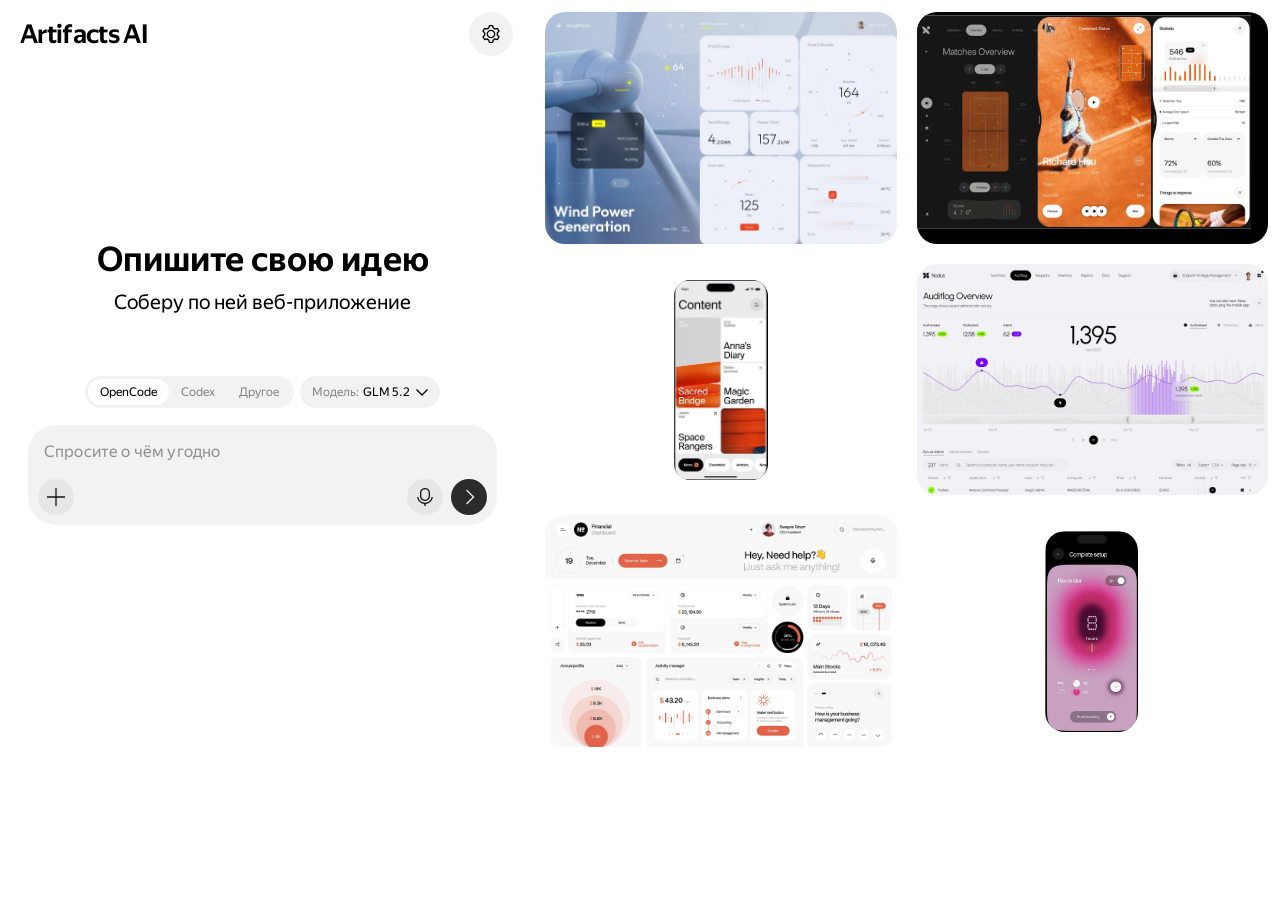
==== commit c5da9c87: "Soften Artifacts surface and gallery entrance motion" ====
--- a/artifacts/index.html
+++ b/artifacts/index.html
@@ -25,8 +25,8 @@
   <script defer src="active-chats.js"></script>
   <link rel="stylesheet" href="version-switcher.css">
   <script defer src="version-switcher.js"></script>
-<link rel="stylesheet" href="integration.css?v=20151768f7">
-<script defer src="integration.js?v=39930fdaa1"></script>
+<link rel="stylesheet" href="integration.css?v=23a5020560">
+<script defer src="integration.js?v=cd6b71be10"></script>
 </head>
 <body class="home-screen workspace-v2 interface-v2 ai-integrated ai-entrance-pending" data-flow-state="idle">
   <div class="app workspace-layout" data-node-id="108:16370">
--- a/artifacts/integration.css
+++ b/artifacts/integration.css
@@ -1,4 +1,6 @@
 /* AI shell: viewport edges and spacing from Figma 556:13129. */
+/* Keep the shell's moving white surface visible through the gallery gaps. */
+.ai-integrated { background: transparent; }
 .ai-integrated.home-screen .app {
   --home-width: clamp(360px, 41.038961vw, 632px);
   --flow-gap: 28px;
@@ -45,17 +47,17 @@
 /* Enter once per visit; do not override the prototype's generation transitions. */
 .ai-integrated.ai-entrance-pending[data-flow-state="idle"] :is(.home-header, .hero-heading, .composer-options, .flow-composer-dock, .gallery) { opacity: 0; }
 .ai-integrated.ai-entering[data-flow-state="idle"] :is(.home-header, .hero-heading, .composer-options, .flow-composer-dock) {
-  animation: integrated-content-in 320ms cubic-bezier(.22, 1, .36, 1) 160ms both;
+  animation: integrated-content-in 440ms cubic-bezier(.25, .1, .25, 1) 220ms both;
 }
 .ai-integrated.ai-entering[data-flow-state="idle"] .gallery {
-  animation: integrated-gallery-in 560ms cubic-bezier(.22, 1, .36, 1) 240ms both;
+  animation: integrated-gallery-in 860ms cubic-bezier(.25, .1, .25, 1) 360ms both;
 }
 @keyframes integrated-content-in {
-  from { opacity: 0; transform: translateY(8px); }
+  from { opacity: 0; transform: translateY(4px); }
   to { opacity: 1; transform: translateY(0); }
 }
 @keyframes integrated-gallery-in {
-  from { opacity: 0; transform: translateX(-48px); }
+  from { opacity: 0; transform: translateX(-24px); }
   to { opacity: 1; transform: translateX(0); }
 }
 @media (min-width: 801px) and (max-width: 1300px) {
